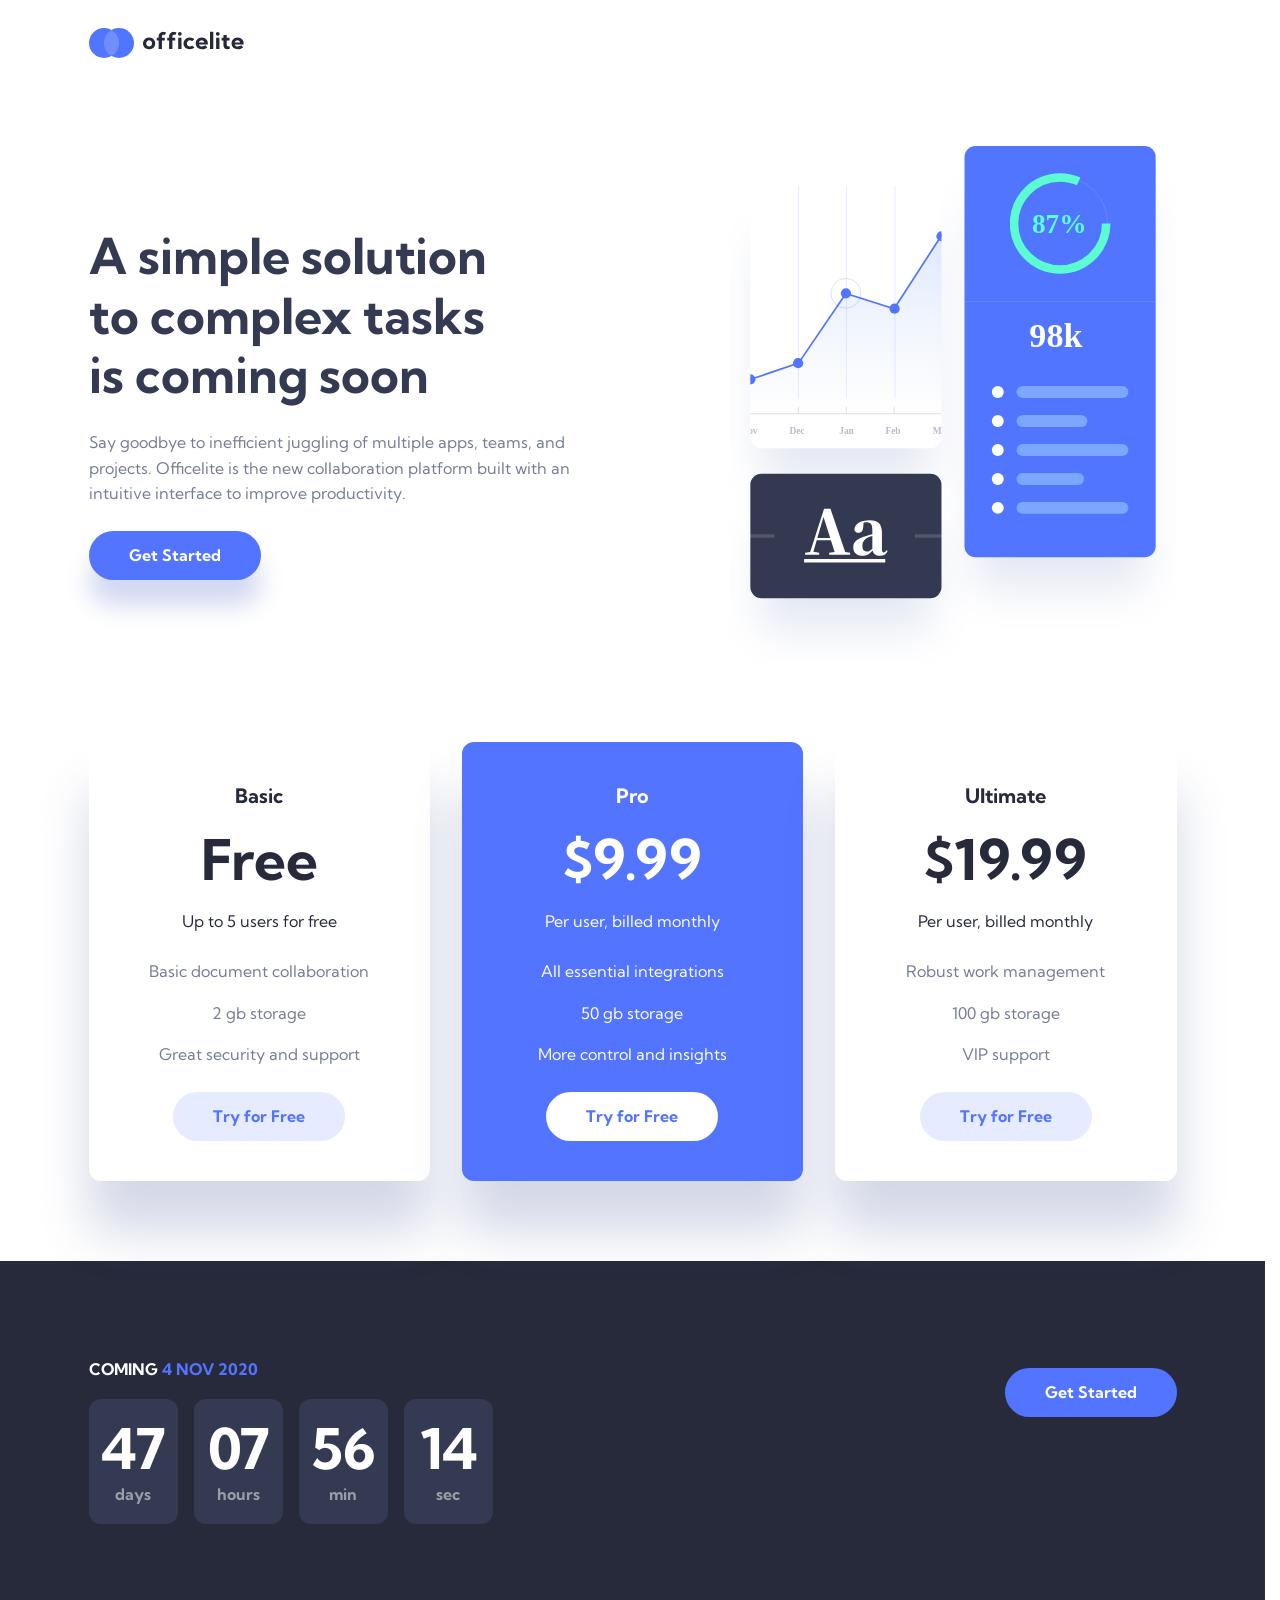
==== index.html @ e48fa859 "Styling of sign-up page, updating the css to be reused, debuting the form" ====
<!doctype html>
<html lang="en">
	<head>
		<meta charset="UTF-8" />
		<meta name="viewport" content="width=device-width, initial-scale=1.0" />

		<link
			rel="icon"
			type="image/png"
			sizes="32x32"
			href="./assets/favicon-32x32.png"
		/>
		<link rel="stylesheet" href="style.css" />

		<title>Frontend Mentor | Officelite coming soon site</title>
	</head>
	<body>
		<header class="wrapper">
			<div class="logo">
				<svg
					width="155"
					height="30"
					xmlns="http://www.w3.org/2000/svg"
					xmlns:xlink="http://www.w3.org/1999/xlink"
				>
					<defs><circle id="a" cx="15" cy="15" r="15" /></defs>
					<g fill="none" fill-rule="evenodd">
						<g>
							<circle fill="#5175FF" cx="30" cy="15" r="15" />
							<mask id="b" fill="#fff"><use xlink:href="#a" /></mask>
							<use fill="#5175FF" xlink:href="#a" />
							<circle
								fill="#B4C4FF"
								opacity=".324"
								mask="url(#b)"
								cx="30"
								cy="15"
								r="15"
							/>
						</g>
						<path
							d="M60.13 21.291c1.18 0 2.228-.254 3.147-.763a5.73 5.73 0 002.177-2.092c.533-.886.799-1.895.799-3.026 0-1.13-.266-2.139-.799-3.025a5.73 5.73 0 00-2.177-2.092c-.919-.51-1.968-.764-3.147-.764-1.18 0-2.23.255-3.154.764a5.72 5.72 0 00-2.182 2.092c-.533.886-.799 1.894-.799 3.025s.266 2.14.799 3.026a5.72 5.72 0 002.182 2.092c.923.509 1.974.763 3.154.763zm0-2.827c-.843 0-1.54-.29-2.09-.87-.552-.581-.828-1.31-.828-2.184 0-.874.276-1.602.827-2.182.551-.581 1.248-.871 2.09-.871.843 0 1.54.29 2.092.87.551.581.827 1.309.827 2.183 0 .875-.276 1.603-.827 2.183-.552.58-1.249.87-2.091.87zm12.82 2.601v-8.482h2.792V9.756H72.95V8.67c0-.671.151-1.167.454-1.487.303-.32.699-.481 1.189-.481.176 0 .371.026.586.08.214.052.417.158.609.316l1.275-2.296a5.744 5.744 0 00-1.51-.701 5.457 5.457 0 00-1.534-.226 4.65 4.65 0 00-2.16.514 4.064 4.064 0 00-1.608 1.487c-.406.649-.61 1.433-.61 2.353v1.527h-1.895v2.827h1.896v8.482h3.308zm10.466 0v-8.482h2.791V9.756h-2.791V8.67c0-.671.15-1.167.453-1.487.303-.32.7-.481 1.19-.481.176 0 .37.026.585.08.215.052.418.158.61.316l1.274-2.296a5.744 5.744 0 00-1.51-.701 5.457 5.457 0 00-1.534-.226 4.65 4.65 0 00-2.16.514 4.064 4.064 0 00-1.608 1.487c-.406.649-.609 1.433-.609 2.353v1.527h-1.895v2.827h1.895v8.482h3.309zm7.42-13.345c.552 0 .996-.166 1.333-.498.337-.331.506-.769.506-1.312s-.169-.98-.506-1.312c-.337-.331-.78-.497-1.332-.497s-.996.166-1.333.497c-.337.332-.505.77-.505 1.312 0 .543.168.98.505 1.312.337.332.781.498 1.333.498zm1.655 13.345V9.755h-3.309v11.31h3.309zm8.34.226c.911 0 1.756-.147 2.533-.44a5.946 5.946 0 002.005-1.234l-2.332-2.16c-.552.671-1.287 1.007-2.206 1.007-.842 0-1.54-.29-2.09-.87-.552-.581-.828-1.31-.828-2.184 0-.874.276-1.602.827-2.182.552-.581 1.249-.871 2.091-.871.92 0 1.654.335 2.206 1.006l2.332-2.16a5.946 5.946 0 00-2.005-1.233 7.102 7.102 0 00-2.533-.44c-1.218 0-2.303.254-3.257.763a5.846 5.846 0 00-2.257 2.092c-.551.886-.827 1.894-.827 3.025s.276 2.14.827 3.026a5.846 5.846 0 002.257 2.092c.954.509 2.04.763 3.257.763zm12.395 0c.797 0 1.63-.128 2.499-.384.87-.257 1.748-.728 2.636-1.414l-1.998-2.352a5.74 5.74 0 01-1.43.978c-.525.253-1.186.379-1.982.379-.743 0-1.392-.196-1.947-.588a2.972 2.972 0 01-1.143-1.527h8.96v-.984c0-1.138-.26-2.149-.781-3.03a5.632 5.632 0 00-2.131-2.082c-.9-.505-1.928-.758-3.085-.758-1.164 0-2.203.255-3.119.764a5.726 5.726 0 00-2.165 2.08c-.528.88-.793 1.88-.793 3.003 0 1.139.276 2.155.827 3.048.552.894 1.314 1.595 2.287 2.104.972.509 2.094.763 3.365.763zm2.195-6.718h-5.63c.161-.648.5-1.18 1.017-1.594.517-.415 1.128-.622 1.833-.622.696 0 1.294.203 1.792.61.497.408.827.943.988 1.606zm8.891 6.492V3.648h-3.308v17.417h3.308zM128.77 7.72c.552 0 .996-.166 1.333-.498.337-.331.505-.769.505-1.312s-.168-.98-.505-1.312c-.337-.331-.781-.497-1.333-.497-.551 0-.995.166-1.332.497-.337.332-.506.77-.506 1.312 0 .543.169.98.506 1.312.337.332.781.498 1.332.498zm1.655 13.345V9.755h-3.309v11.31h3.309zm8.248.226c.704 0 1.42-.14 2.148-.418v-2.67c-.421.174-.83.26-1.23.26-.535 0-.977-.152-1.326-.457-.348-.305-.523-.726-.523-1.261v-4.162h2.792V9.756h-2.792V6.928h-3.308v2.828h-1.896v2.827h1.896v4.535c0 1.342.366 2.373 1.097 3.093.731.72 1.779 1.08 3.142 1.08zm10.35 0c.797 0 1.63-.128 2.499-.384.87-.257 1.748-.728 2.636-1.414l-1.998-2.352a5.74 5.74 0 01-1.43.978c-.525.253-1.186.379-1.982.379-.743 0-1.392-.196-1.947-.588a2.972 2.972 0 01-1.144-1.527h8.961v-.984c0-1.138-.26-2.149-.781-3.03a5.632 5.632 0 00-2.131-2.082c-.9-.505-1.928-.758-3.085-.758-1.164 0-2.203.255-3.119.764a5.726 5.726 0 00-2.165 2.08c-.528.88-.793 1.88-.793 3.003 0 1.139.276 2.155.827 3.048.552.894 1.314 1.595 2.286 2.104.973.509 2.095.763 3.366.763zm2.195-6.718h-5.63c.161-.648.5-1.18 1.017-1.594.517-.415 1.128-.622 1.833-.622.696 0 1.294.203 1.792.61.497.408.827.943.988 1.606z"
							fill="#25293A"
							fill-rule="nonzero"
						/>
					</g>
				</svg>
			</div>
		</header>
		<main class="wrapper">
			<section class="section hero-section">
				<img
					src="/assets/home/illustration-charts.svg"
					class="hero-illustration"
					alt=""
				/>
				<div class="hero-text-wrapper">
					<h1 class="hero-title">
						A simple solution to complex tasks is coming soon
					</h1>
					<p class="hero-text">
						Say goodbye to inefficient juggling of multiple apps, teams, and
						projects. Officelite is the new collaboration platform built with an
						intuitive interface to improve productivity.
					</p>
					<button>Get Started</button>
				</div>
			</section>

			<section class="section cards-section">
				<ul class="card">
					<div class="card-top">
						<li class="card-title">Basic</li>
						<li class="looks-h1">Free</li>
						<li>Up to 5 users for free</li>
					</div>
					<div class="card-bottom">
						<li>Basic document collaboration</li>
						<li>2 gb storage</li>
						<li>Great security and support</li>
					</div>
					<button class="secondary">Try for Free</button>
				</ul>

				<ul class="card dark">
					<div class="card-top">
						<li class="card-title">Pro</li>
						<li class="looks-h1">$9.99</li>
						<li>Per user, billed monthly</li>
					</div>
					<div class="card-bottom">
						<li>All essential integrations</li>
						<li>50 gb storage</li>
						<li>More control and insights</li>
					</div>
					<button class="secondary on-dark">Try for Free</button>
				</ul>

				<ul class="card">
					<div class="card-top">
						<li class="card-title">Ultimate</li>
						<li class="looks-h1">$19.99</li>
						<li>Per user, billed monthly</li>
					</div>
					<div class="card-bottom">
						<li>Robust work management</li>
						<li>100 gb storage</li>
						<li>VIP support</li>
					</div>
					<button class="secondary">Try for Free</button>
				</ul>
			</section>
		</main>
		<footer>
			<div class="wrapper date-content">
				<div>
					<!-- If you're choosing to make this date dynamic, set it to 30 days in the future from the moment the visitor views the page -->
					<p class="launch-date">Coming <span>4 Nov 2020</span></p>
					<!-- If you're choosing to make this timer dynamic, have it countdown from the date you set above -->
					<div class="countdown">
						<p id="countdown-day">47 <span>days</span></p>
						<p id="countdown-hour">07 <span>hours</span></p>
						<p id="countdown-min">56 <span>min</span></p>
						<p id="countdown-sec">14 <span>sec</span></p>
					</div>
				</div>
				<button>Get Started</button>
			</div>
		</footer>
	</body>
</html>
---- style.css ----
/* ----------------  */
/* Custom Fonts      */
/* ----------------  */

@font-face {
	font-display: swap;
	font-family: 'Kumbh Sans';
	font-style: normal;
	font-weight: 400;
	src: url('/assets/fonts/kumbh-sans-v27-latin-regular.woff2') format('woff2');
}

@font-face {
	font-display: swap;
	font-family: 'Kumbh Sans';
	font-style: normal;
	font-weight: 700;
	src: url('/assets/fonts/kumbh-sans-v27-latin-700.woff2') format('woff2');
}

/* ----------------  */
/* Custom Properties */
/* ----------------  */

:root {
	/* Primitives */
	--clr-neutral-900: 229 22% 19%;
	--clr-neutral-800: 228 22% 26%;
	--clr-neutral-500: 227 13% 52%;
	--clr-neutral-50: 0 0% 98%;
	--clr-neutral-0: 0 100% 100%;

	--clr-blue-500: 228 100% 66%;
	--clr-blue-300: 228 100% 75%;
	--clr-blue-100: 227 100% 95%;

	--clr-red-400: 0 82% 65%;

	/* Semantics Colors based on Primitives */
	--btn-primary-bg: hsl(var(--clr-blue-500));
	--btn-primary-bg-hover: hsl(var(--clr-blue-300));
	--btn-primary-text: hsl(var(--clr-neutral-0));

	--btn-secondary-bg: hsl(var(--clr-blue-100));
	--btn-secondary-bg-hover: hsl(var(--clr-blue-500));
	--btn-secondary-text: hsl(var(--clr-blue-500));
	--btn-secondary-text-hover: hsl(var(--clr-blue-100));

	--btn-secondary-on-dark-bg: hsl(var(--clr-neutral-0));
	--btn-secondary-on-dark-bg-hover: hsl(var(--clr-blue-100));
	--btn-secondary-on-dark-text: hsl(var(--clr-blue-500));
	--btn-secondary-on-dark-outline: hsl(var(--clr-neutral-0));

	--text: hsl(var(--clr-neutral-500));
	--text-dark: hsl(var(--clr-neutral-900));
	--text-muted: hsl(var(--clr-neutral-500));
	--text-on-dark: hsl(var(--clr-neutral-0));
	--text-accent: hsl(var(--clr-blue-500));
	--heading: hsl(var(--clr-neutral-800));

	--bg: hsl(var(--clr-neutral-0));
	--bg-dark: hsl(var(--clr-blue-500));
	--bg-muted: hsl(var(--clr-neutral-800));

	--footer-bg: hsl(var(--clr-neutral-900));
	--footer-text: hsl(var(--clr-neutral-0));

	--color-warning: hsl(var(--clr-red-400));
	--color-invalid: hsl(var(--clr-red-400));
	--color-danger: hsl(var(--clr-red-400));
	--color-error: hsl(var(--clr-red-400));

	--fs-700: clamp(2.5rem, 2.3rem + 1vw, 3.5rem);
	--fs-600: clamp(1.25rem, 1.25rem + 0vw, 1.25rem);
	--fs-500: clamp(1.125rem, 1.125rem + 0vw, 1.125rem);
	--fs-400: clamp(1rem, 1rem + 0vw, 1rem);

	--ff-sans-normal: 'Kumbh Sans', sans-serif;

	--fw-700: 700;
	--fw-400: 400;

	/* Text Presets as CSS Variables */
	--text-preset-1: var(--fw-700) var(--fs-700)/1.2 var(--ff-sans-normal);
	--text-preset-2: var(--fw-700) var(--fs-600)/1.4 var(--ff-sans-normal);
	--text-preset-3: var(--fw-400) var(--fs-500)/1.5 var(--ff-sans-normal);
	--text-preset-4: var(--fw-400) var(--fs-400)/1.6 var(--ff-sans-normal);
	--text-preset-5: var(--fw-700) var(--fs-400)/1.6 var(--ff-sans-normal);

	--spacing-140: 8.75rem;
	--spacing-128: 8rem;
	--spacing-112: 7rem;
	--spacing-104: 6.5rem;
	--spacing-96: 6rem;
	--spacing-88: 5.5rem;
	--spacing-80: 5rem;
	--spacing-72: 4.5rem;
	--spacing-64: 4rem;
	--spacing-56: 3.5rem;
	--spacing-48: 3rem;
	--spacing-40: 2.5rem;
	--spacing-32: 2rem;
	--spacing-28: 1.75rem;
	--spacing-24: 1.5rem;
	--spacing-20: 1.25rem;
	--spacing-16: 1rem;
	--spacing-12: 0.75rem;
	--spacing-10: 0.625rem;
	--spacing-8: 0.5rem;
	--spacing-0: 0rem;

	--radius-full: 999px;
	--radius-28: 28px;
	--radius-24: 24px;
	--radius-20: 20px;
	--radius-16: 16px;
	--radius-12: 12px;
	--radius-10: 10px;
	--radius-8: 8px;
	--radius-6: 6px;
	--radius-4: 4px;
	--radius-0: 0px;

	--wrapper-max-width: 70rem;
	--spacing-inline: 1em;
	--spacing-block-start: var(--spacing-28);
}

/* ----------------  */
/* Reset             */
/* ----------------  */

*,
*::before,
*::after {
	box-sizing: border-box;
	background-repeat: no-repeat;
}

* {
	padding: 0;
	margin: 0;
}

html {
	-webkit-font-smoothing: antialiased;
	-webkit-text-size-adjust: none;
	text-size-adjust: none;
	block-size: 100%;
	scrollbar-gutter: stable;
}

img,
iframe,
audio,
video,
canvas {
	display: block;
	max-inline-size: 100%;
	block-size: auto;
}

svg {
	max-inline-size: 100%;
}

input,
button,
textarea,
select {
	font: inherit;
}

textarea {
	resize: vertical;
}

fieldset,
iframe {
	border: none;
}

p,
h1,
h2,
h3,
h4,
h5,
h6 {
	overflow-wrap: break-word;
}

h1,
h2,
h3 {
	color: var(--heading);
	text-wrap: balance;
}

p {
	text-wrap: pretty;
	font-variant-numeric: proportional-nums;
	font-weight: var(--fw-400);
}

h1,
h2,
h3,
h4,
h5,
h6 {
	font-variant-numeric: lining-nums;
	font-weight: var(--fw-400);
}

button {
	line-height: 1;
	letter-spacing: 2%;
}

input,
label,
h1,
h2,
h3,
h4,
h5,
h6 {
	line-height: 1.1;
}

h1,
h2,
h3,
h4,
h5,
p,
figure,
picture {
	margin: 0;
}

ul {
	list-style: none;
	padding: 0;
}

body {
	min-block-size: 100svh;
	font: var(--text-preset-4);
	background-color: var(--bg);
	color: var(--text);
	overflow-x: hidden;
	margin: 0;
}

@media (prefers-reduced-motion: reduce) {
	*,
	*::before,
	*::after {
		animation-duration: 0.01ms !important;
		animation-iteration-count: 1 !important;
		transition-duration: 0.01ms !important;
		scroll-behavior: auto !important;
	}
}

/* -----------------  */
/* Utility Classes    */
/* -----------------  */

/* General */

.flex {
	display: flex;
	gap: var(--gap, 1rem);
}

.grid {
	display: grid;
	gap: var(--gap, 1rem);
}

.d-block {
	display: block;
}

.flow > *:where(:not(:first-child)) {
	margin-inline-start: var(--flow-space, 1rem);
}

.flow--space-small {
	--flow-space: 0.75rem;
}

.wrapper {
	width: min(100vw, var(--wrapper-max-width));
	margin-inline: auto;
	padding-inline: var(--spacing-inline);
}

.sr-only {
	position: absolute;
	width: 1px;
	height: 1px;
	padding: 0;
	margin: -1px;
	overflow: hidden;
	clip: rect(0, 0, 0, 0);
	white-space: nowrap;
	border: 0;
}

[hidden] {
	display: none;
}

.skip-to-content {
	position: absolute;
	z-index: 9999;
	background-color: var(--bg);
	color: var(--text);
	padding: 0.5em 1em;
	margin-inline: auto;
	transform: translateY(-100%);
	transition: transform 500ms ease-in-out;
}

.skip-to-content:focus {
	transform: translateY(0);
}

/* Typography */

h1,
.looks-h1 {
	font: var(--text-preset-1);
}

h2,
.looks-h2 {
	font: var(--text-preset-2);
}

/* ----------------  */
/* Components        */
/* ----------------  */

button {
	cursor: pointer;
	display: block;
	background-color: var(--btn-primary-bg);
	color: var(--btn-primary-text);
	font: var(--text-preset-5);
	border-radius: var(--radius-full);
	border: none;
	padding: var(--spacing-12) var(--spacing-40);
	transition:
		background 0.3s ease-in,
		outline 0.3s ease-in;

	&:hover {
		background-color: var(--btn-primary-bg-hover);
	}

	&:focus-within {
		outline: 2px solid hsl(var(--clr-blue-500));
		outline-offset: 4px;
	}

	&.secondary {
		background-color: var(--btn-secondary-bg);
		color: var(--btn-secondary-text);

		&:hover {
			background-color: var(--btn-secondary-bg-hover);
			color: var(--btn-secondary-text-hover);
		}

		&.on-dark {
			background-color: var(--btn-secondary-on-dark-bg);
			color: var(--btn-secondary-on-dark-text);

			&:hover {
				background-color: var(--btn-secondary-on-dark-bg-hover);
			}

			&:focus-within {
				background-color: var(--btn-secondary-on-dark-bg);
				outline-color: var(--btn-secondary-on-dark-outline);
			}
		}
	}
}

.section {
	margin-block-start: var(--spacing-80);
}

.sign-up-form {
	background-color: var(--bg);
	border-radius: var(--radius-12);
	display: flex;
	flex-direction: column;
	gap: var(--spacing-24);
	padding: var(--spacing-40) var(--spacing-20);

	& .form-control {
		padding: var(--spacing-16);
		padding-block-start: 0;
		border: 0;
		border-bottom: 1px solid hsl(var(--clr-neutral-500));
		width: 100%;
	}

	& ::placeholder {
		opacity: 1;
		color: var(--text);
	}

	& :focus {
		outline: 1px solid currentColor;
		outline-offset: 0.25lh;
	}
}

/* Custom Select Using base-select */
.custom-select,
.custom-select::picker(select) {
	appearance: base-select;
	background-color: var(--bg);

	& option {
		font: var(--text-preset-5);

		& span {
			opacity: 0.4;
		}

		&:checked {
		}
	}
}

/* ----------------  */
/* Page Specific     */
/* ----------------  */

/* ----------------  */
/* Layout            */
/* ----------------  */

header {
	padding-block-start: var(--spacing-block-start);
	display: flex;

	& .logo {
		margin-inline: auto;

		@media (min-width: 35em) {
			margin-inline: 0;
		}
	}
}

.hero-section {
	display: grid;
	grid-template-columns: repeat(12, 1fr);
	column-gap: var(--spacing-10);
	row-gap: var(--spacing-48);

	& .hero-illustration {
		grid-column: 4/10;
		place-self: center;
	}

	& .hero-text-wrapper {
		grid-column: 1/-1;
		display: flex;
		flex-direction: column;
		align-items: center;
		gap: var(--spacing-24);
		text-align: center;

		& .hero-text {
			color: var(--text);
		}

		& button {
			box-shadow: 0 25px 25px hsla(227, 52%, 50%, 0.24);
		}
	}

	@media (min-width: 35em) {
		& .hero-illustration {
			grid-column: 8/-1;
			grid-row: 1;
		}

		& .hero-text-wrapper {
			grid-column: 1/7;
			grid-row: 1;
			align-items: start;
			justify-content: center;
			text-align: left;
		}
	}
}

.cards-section {
	display: grid;
	grid-template-columns: 1fr;
	gap: var(--spacing-24);

	@media (min-width: 53em) {
		grid-template-columns: repeat(3, 1fr);
		gap: var(--spacing-32);
	}
}

.card {
	background-color: var(--bg);
	color: var(--text);
	border-radius: var(--radius-12);
	padding: var(--spacing-40) var(--spacing-24);
	box-shadow: 0 50px 50px hsla(227, 35%, 45%, 0.24);
	display: flex;
	flex-direction: column;
	align-items: center;
	gap: var(--spacing-48);
	text-align: center;

	& .looks-h1 {
		font-size: 3.5rem;
	}

	& .card-top {
		color: var(--text-dark);

		& .card-title {
			font: var(--text-preset-2);
		}
	}

	& .card-top,
	& .card-bottom {
		display: flex;
		flex-direction: column;
		gap: var(--spacing-16);
	}

	&.dark {
		background-color: var(--bg-dark);
		color: var(--text-on-dark);

		& .card-top {
			color: var(--text-on-dark);
		}
	}

	@media (min-width: 35em) {
		padding: var(--spacing-48);
		display: grid;
		grid-template-columns: repeat(2, 1fr);
		row-gap: var(--spacing-24);

		& .card-top,
		& .card-bottom {
			align-items: start;
		}

		& .card-bottom {
			grid-row: span 2;
			justify-content: center;
		}

		& button {
			max-width: fit-content;
		}
	}

	@media (min-width: 53em) {
		padding: var(--spacing-40);
		grid-template-columns: 1fr;

		& .card-top,
		& .card-bottom {
			align-items: center;
		}

		& button {
			margin-inline: auto;
		}
	}
}

footer {
	margin-block-start: var(--spacing-80);
	background-color: var(--footer-bg);
	color: var(--footer-text);
}

.date-content {
	display: flex;
	flex-direction: column;
	align-items: center;
	padding-block-end: var(--spacing-112);

	@media (min-width: 45em) {
		flex-direction: row;
		align-items: center;
		justify-content: space-between;
	}
}

.launch-date {
	font: var(--text-preset-5);
	text-transform: uppercase;
	letter-spacing: 5%;
	margin-block-start: var(--spacing-96);
	margin-block-end: var(--spacing-24);

	& span {
		color: var(--text-accent);
	}
}

.countdown {
	display: grid;
	grid-template-columns: repeat(4, 1fr);
	gap: var(--spacing-16);
	margin-block-end: var(--spacing-48);

	& p {
		display: flex;
		flex-direction: column;
		align-items: center;
		background-color: var(--bg-muted);
		padding: var(--spacing-16) var(--spacing-12);
		border-radius: var(--radius-12);
		font: var(--text-preset-1);

		& span {
			font: var(--text-preset-5);
			opacity: 0.5;
		}
	}
}

@media (min-width: 35em) {
	.countdown {
		& p {
			font-size: 3.5rem;
		}
	}
}

@media (min-width: 45em) {
	.launch-date {
		margin-block-end: var(--spacing-16);
	}

	.countdown {
		margin-block-end: unset;
	}
}
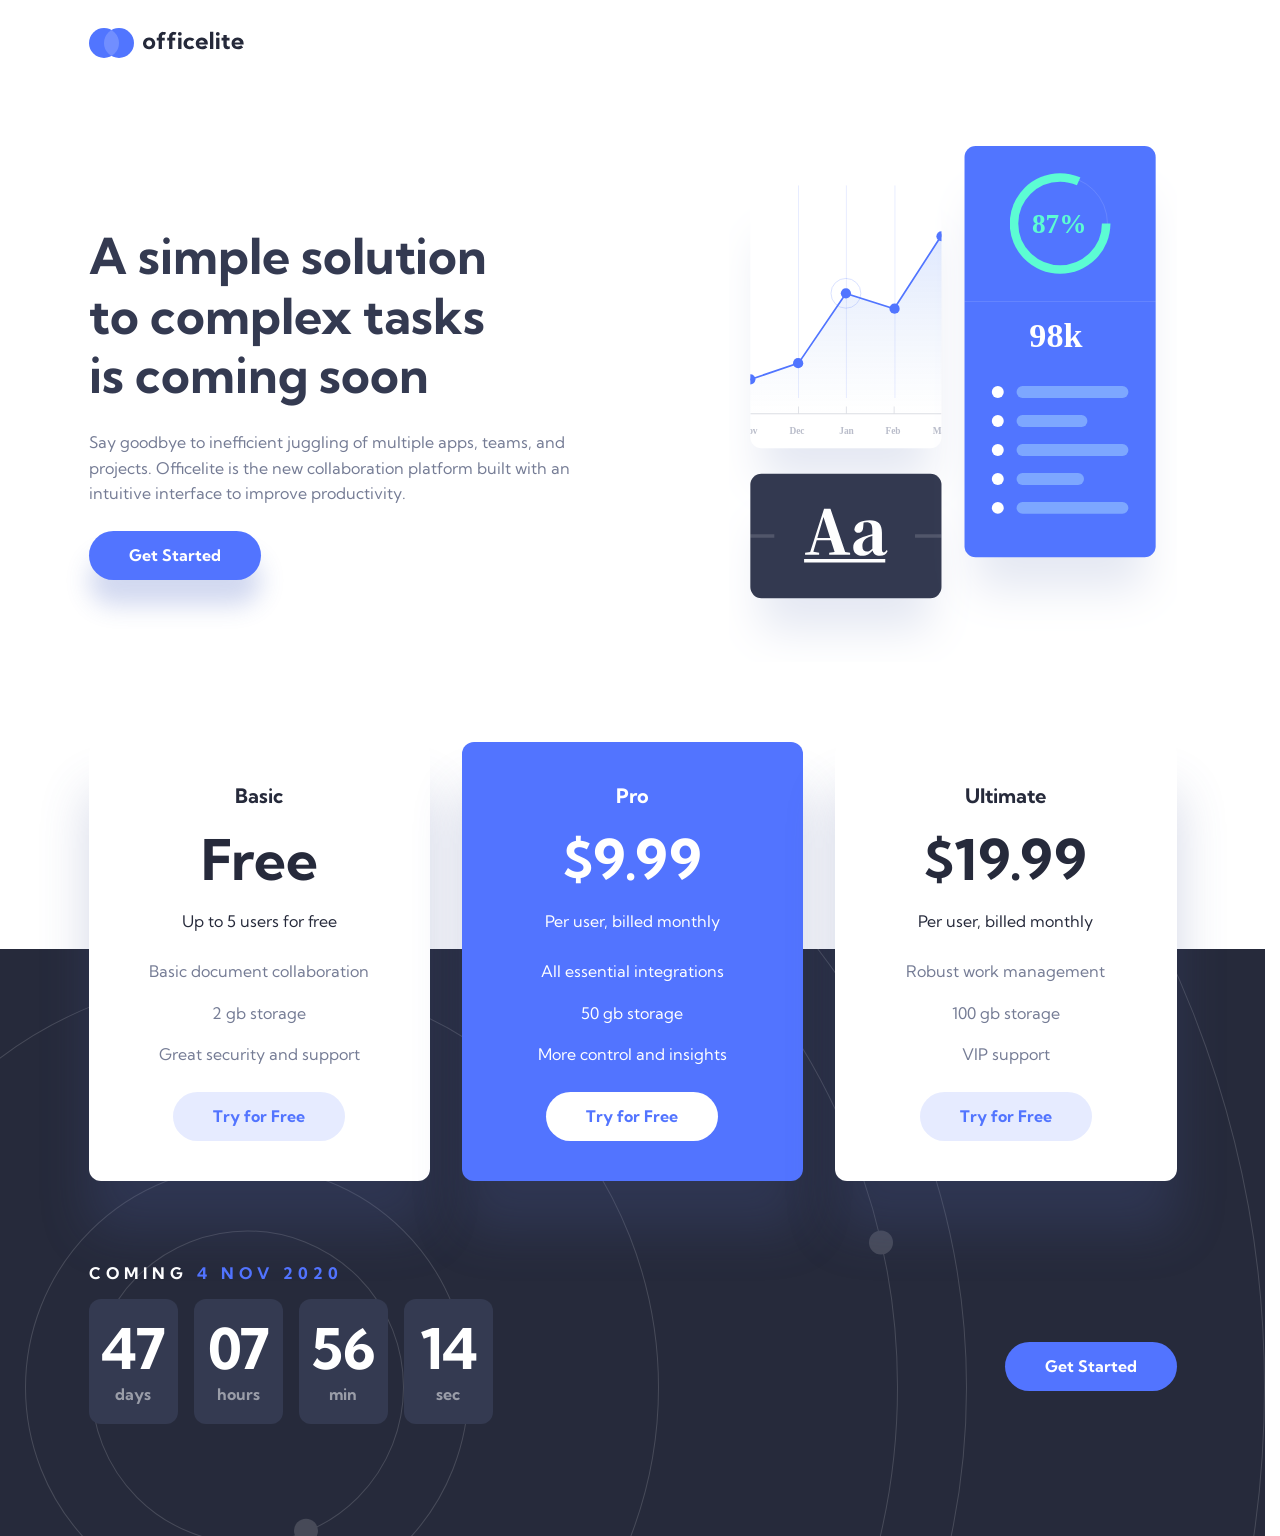
==== commit fa2685e2: "Cleaning up the CSS Finalize the css for index.html" ====
--- a/index.html
+++ b/index.html
@@ -14,7 +14,7 @@
 
 		<title>Frontend Mentor | Officelite coming soon site</title>
 	</head>
-	<body>
+	<body class="home">
 		<header class="wrapper">
 			<div class="logo">
 				<svg
@@ -63,7 +63,7 @@
 						projects. Officelite is the new collaboration platform built with an
 						intuitive interface to improve productivity.
 					</p>
-					<button>Get Started</button>
+					<button class="button">Get Started</button>
 				</div>
 			</section>
 
@@ -79,7 +79,7 @@
 						<li>2 gb storage</li>
 						<li>Great security and support</li>
 					</div>
-					<button class="secondary">Try for Free</button>
+					<button class="button secondary">Try for Free</button>
 				</ul>
 
 				<ul class="card dark">
@@ -93,7 +93,7 @@
 						<li>50 gb storage</li>
 						<li>More control and insights</li>
 					</div>
-					<button class="secondary on-dark">Try for Free</button>
+					<button class="button secondary on-dark">Try for Free</button>
 				</ul>
 
 				<ul class="card">
@@ -107,7 +107,7 @@
 						<li>100 gb storage</li>
 						<li>VIP support</li>
 					</div>
-					<button class="secondary">Try for Free</button>
+					<button class="button secondary">Try for Free</button>
 				</ul>
 			</section>
 		</main>
@@ -124,7 +124,7 @@
 						<p id="countdown-sec">14 <span>sec</span></p>
 					</div>
 				</div>
-				<button>Get Started</button>
+				<button class="button">Get Started</button>
 			</div>
 		</footer>
 	</body>
--- a/style.css
+++ b/style.css
@@ -56,11 +56,15 @@
 	--text-muted: hsl(var(--clr-neutral-500));
 	--text-on-dark: hsl(var(--clr-neutral-0));
 	--text-accent: hsl(var(--clr-blue-500));
-	--heading: hsl(var(--clr-neutral-800));
+	--text-strong: hsl(var(--clr-neutral-800));
 
 	--bg: hsl(var(--clr-neutral-0));
 	--bg-dark: hsl(var(--clr-blue-500));
+	--bg-select-hover: hsl(var(--clr-blue-300) / 20%);
+	--bg-select-checked: hsl(var(--clr-blue-300) / 30%);
 	--bg-muted: hsl(var(--clr-neutral-800));
+	--bg-blue: hsl(var(--clr-blue-300));
+	--bg-blue-muted: hsl(var(--clr-blue-100));
 
 	--footer-bg: hsl(var(--clr-neutral-900));
 	--footer-text: hsl(var(--clr-neutral-0));
@@ -169,6 +173,7 @@
 textarea,
 select {
 	font: inherit;
+	color: inherit;
 }
 
 textarea {
@@ -193,7 +198,7 @@
 h1,
 h2,
 h3 {
-	color: var(--heading);
+	color: var(--text-strong);
 	text-wrap: balance;
 }
 
@@ -346,7 +351,7 @@
 /* Components        */
 /* ----------------  */
 
-button {
+.button {
 	cursor: pointer;
 	display: block;
 	background-color: var(--btn-primary-bg);
@@ -393,62 +398,11 @@
 	}
 }
 
-.section {
-	margin-block-start: var(--spacing-80);
-}
-
-.sign-up-form {
-	background-color: var(--bg);
-	border-radius: var(--radius-12);
-	display: flex;
-	flex-direction: column;
-	gap: var(--spacing-24);
-	padding: var(--spacing-40) var(--spacing-20);
-
-	& .form-control {
-		padding: var(--spacing-16);
-		padding-block-start: 0;
-		border: 0;
-		border-bottom: 1px solid hsl(var(--clr-neutral-500));
-		width: 100%;
-	}
-
-	& ::placeholder {
-		opacity: 1;
-		color: var(--text);
-	}
-
-	& :focus {
-		outline: 1px solid currentColor;
-		outline-offset: 0.25lh;
-	}
-}
-
-/* Custom Select Using base-select */
-.custom-select,
-.custom-select::picker(select) {
-	appearance: base-select;
-	background-color: var(--bg);
-
-	& option {
-		font: var(--text-preset-5);
-
-		& span {
-			opacity: 0.4;
-		}
-
-		&:checked {
-		}
-	}
-}
-
-/* ----------------  */
-/* Page Specific     */
-/* ----------------  */
-
-/* ----------------  */
-/* Layout            */
-/* ----------------  */
+/* ----------------  */
+/* Shared            */
+/* ----------------  */
+
+/* header, .logo, .button, footer, .countdown, .launch-date, .date-content */
 
 header {
 	padding-block-start: var(--spacing-block-start);
@@ -462,6 +416,110 @@
 		}
 	}
 }
+
+.section {
+	margin-block-start: var(--spacing-80);
+}
+
+/* dit is de layout voor index */
+/* wat is het verschil met sign-up */
+.date-content {
+	display: flex;
+	flex-direction: column;
+	align-items: center;
+	padding-block-end: var(--spacing-112);
+
+	@media (min-width: 60rem) {
+		flex-direction: row;
+		align-items: center;
+		justify-content: space-between;
+	}
+}
+
+/* @media (min-width: 48rem) and (max-width: 60rem) {
+	.date-content,
+	.sign-up-form {
+		max-width: 28rem;
+		margin-inline: auto;
+	}
+} */
+
+.launch-date {
+	font: var(--text-preset-5);
+	text-transform: uppercase;
+	letter-spacing: 5px;
+
+	& span {
+		color: var(--text-accent);
+	}
+}
+
+.countdown {
+	display: grid;
+	grid-template-columns: repeat(4, 1fr);
+	gap: var(--spacing-16);
+	/* margin-block-end: var(--spacing-48); */
+
+	& p {
+		display: flex;
+		flex-direction: column;
+		align-items: center;
+		background-color: var(--bg-muted);
+		padding: var(--spacing-16) var(--spacing-12);
+		border-radius: var(--radius-12);
+		font: var(--text-preset-1);
+
+		& span {
+			font: var(--text-preset-5);
+			opacity: 0.5;
+		}
+	}
+}
+
+@media (min-width: 35em) {
+	.countdown {
+		& p {
+			font-size: 3.5rem;
+		}
+	}
+}
+
+/* is deze margin-blovk voor sign-up?
+waarde geldt niet voor index. */ 
+@media (min-width: 45em) {
+	.launch-date {
+		margin-block-end: var(--spacing-16);
+	}
+
+	.countdown {
+		margin-block-end: unset;
+	}
+}
+
+footer {
+	background-color: var(--footer-bg);
+	color: var(--footer-text);
+	position: relative;
+	margin-block-start: -50rem;
+	padding-block-start: 55rem;
+	z-index: -5;
+
+	@media (min-width: 48rem) {
+		margin-block-start: -30rem;
+		padding-block-start: 36rem;
+	}
+
+	@media (min-width: 60rem) {
+		margin-block-start: -14.5rem;
+		padding-block-start: 19.5rem;
+	}
+}
+
+/* ----------------  */
+/* Index             */
+/* ----------------  */
+
+/* .hero-section, .cards-section, .card */
 
 .hero-section {
 	display: grid;
@@ -486,7 +544,7 @@
 			color: var(--text);
 		}
 
-		& button {
+		& .button {
 			box-shadow: 0 25px 25px hsla(227, 52%, 50%, 0.24);
 		}
 	}
@@ -574,7 +632,7 @@
 			justify-content: center;
 		}
 
-		& button {
+		& .button {
 			max-width: fit-content;
 		}
 	}
@@ -588,79 +646,181 @@
 			align-items: center;
 		}
 
-		& button {
+		& .button {
 			margin-inline: auto;
 		}
 	}
 }
 
-footer {
-	margin-block-start: var(--spacing-80);
-	background-color: var(--footer-bg);
-	color: var(--footer-text);
-}
-
-.date-content {
+.home {
+	& footer {
+		background-image: url(./assets/home/bg-pattern-footer.svg);
+		background-size: cover;
+		background-repeat: no-repeat;
+
+		@media (min-width: 35em) {
+			background-size: 1454px;
+			background-position-x: center;
+			background-position-y: 5%;
+		}
+
+		@media (min-width: 53em) {
+			background-size: 2036px;
+			background-position-x: 100%;
+			background-position-y: 40%;
+		}
+
+		& .launch-date {
+			text-align: center;
+      margin-block-end: var(--spacing-20);
+
+			@media (min-width: 53em) {
+				text-align: left;
+        margin-block-end: var(--spacing-12);
+			}
+		}
+
+		& .button {
+			margin-block-start: var(--spacing-48);
+		}
+	}
+}
+
+/* ----------------  */
+/* Sign Up           */
+/* ----------------  */
+
+/* .sign-up-hero-section, .sign-up-section, .sign-up-form, .sign-up-complete, .custom-select */
+
+.sign-up-form {
+	background-color: var(--bg);
+	border-radius: var(--radius-12);
 	display: flex;
 	flex-direction: column;
-	align-items: center;
-	padding-block-end: var(--spacing-112);
-
-	@media (min-width: 45em) {
-		flex-direction: row;
-		align-items: center;
-		justify-content: space-between;
-	}
-}
-
-.launch-date {
-	font: var(--text-preset-5);
-	text-transform: uppercase;
-	letter-spacing: 5%;
-	margin-block-start: var(--spacing-96);
-	margin-block-end: var(--spacing-24);
-
-	& span {
-		color: var(--text-accent);
-	}
-}
-
-.countdown {
-	display: grid;
-	grid-template-columns: repeat(4, 1fr);
-	gap: var(--spacing-16);
-	margin-block-end: var(--spacing-48);
-
-	& p {
-		display: flex;
-		flex-direction: column;
-		align-items: center;
-		background-color: var(--bg-muted);
-		padding: var(--spacing-16) var(--spacing-12);
-		border-radius: var(--radius-12);
-		font: var(--text-preset-1);
+	gap: var(--spacing-24);
+	margin-block-start: var(--spacing-80);
+	padding: var(--spacing-40) var(--spacing-20);
+	color: var(--text);
+	box-shadow: 0px 50px 50px -25px hsl(var(--clr-neutral-900));
+
+	& .form-control {
+		padding: var(--spacing-16);
+		padding-block-start: 0;
+		border: 0;
+		border-bottom: 1px solid hsl(var(--clr-neutral-500));
+		width: 100%;
+	}
+
+	& ::placeholder {
+		opacity: 1;
+		color: var(--text);
+	}
+
+	& :focus:not(.custom-select, .custom-select *) {
+		outline: 1px solid currentColor;
+		outline-offset: 0.25lh;
+	}
+}
+
+/* Custom Select Using base-select */
+.custom-select,
+.custom-select::picker(select) {
+	appearance: base-select;
+	background-color: var(--bg);
+	border-radius: 0;
+	border: none;
+	position-area: block-end span-inline-end;
+
+	&::picker-icon {
+		color: hsl(var(--clr-blue-500));
+		transition: 0.4s rotate;
+		content: url(./assets/sign-up/icon-arrow-down.svg);
+	}
+
+	&:open::picker-icon {
+		rotate: 180deg;
+	}
+
+	& option {
+		font: var(--text-preset-5);
 
 		& span {
-			font: var(--text-preset-5);
-			opacity: 0.5;
-		}
-	}
-}
-
-@media (min-width: 35em) {
-	.countdown {
+			opacity: 0.4;
+		}
+		&:hover,
+		&:focus {
+			background-color: var(--bg-select-hover);
+		}
+		&:checked {
+			background-color: var(--bg-select-checked);
+		}
+		&::checkmark {
+			display: none;
+		}
+	}
+}
+
+.sign-up-hero-section {
+	text-align: center;
+	display: flex;
+	flex-direction: column;
+	gap: var(--spacing-24);
+
+	@media (min-width: 48rem) {
+		max-width: 33.75rem;
+		margin-inline: auto;
+	}
+
+	@media (min-width: 60rem) {
+		text-align: left;
+		margin-inline: unset;
+	}
+}
+
+.sign-up-section {
+	margin-block-start: var(--spacing-40);
+
+	& .launch-date {
+		margin-block-start: unset;
+		color: var(--text-strong);
+		text-align: center;
+	}
+
+	& .countdown {
 		& p {
-			font-size: 3.5rem;
-		}
-	}
-}
-
-@media (min-width: 45em) {
-	.launch-date {
-		margin-block-end: var(--spacing-16);
-	}
-
-	.countdown {
-		margin-block-end: unset;
-	}
-}
+			background-color: var(--bg-blue-muted);
+			color: var(--text-accent);
+
+			& span {
+				color: var(--text-strong);
+			}
+		}
+	}
+
+	@media (min-width: 60rem) {
+		text-align: left;
+	}
+}
+
+.sign-up-complete {
+	@media (min-width: 60rem) {
+		display: grid;
+		grid-template-columns: repeat(2, auto);
+		grid-template-areas:
+			'hero form'
+			'countdown form';
+		column-gap: var(--spacing-128);
+
+		& .sign-up-hero-section {
+			grid-area: hero;
+		}
+
+		& .sign-up-section {
+			grid-area: countdown;
+		}
+
+		& .form-section {
+			grid-area: form;
+		}
+	}
+}
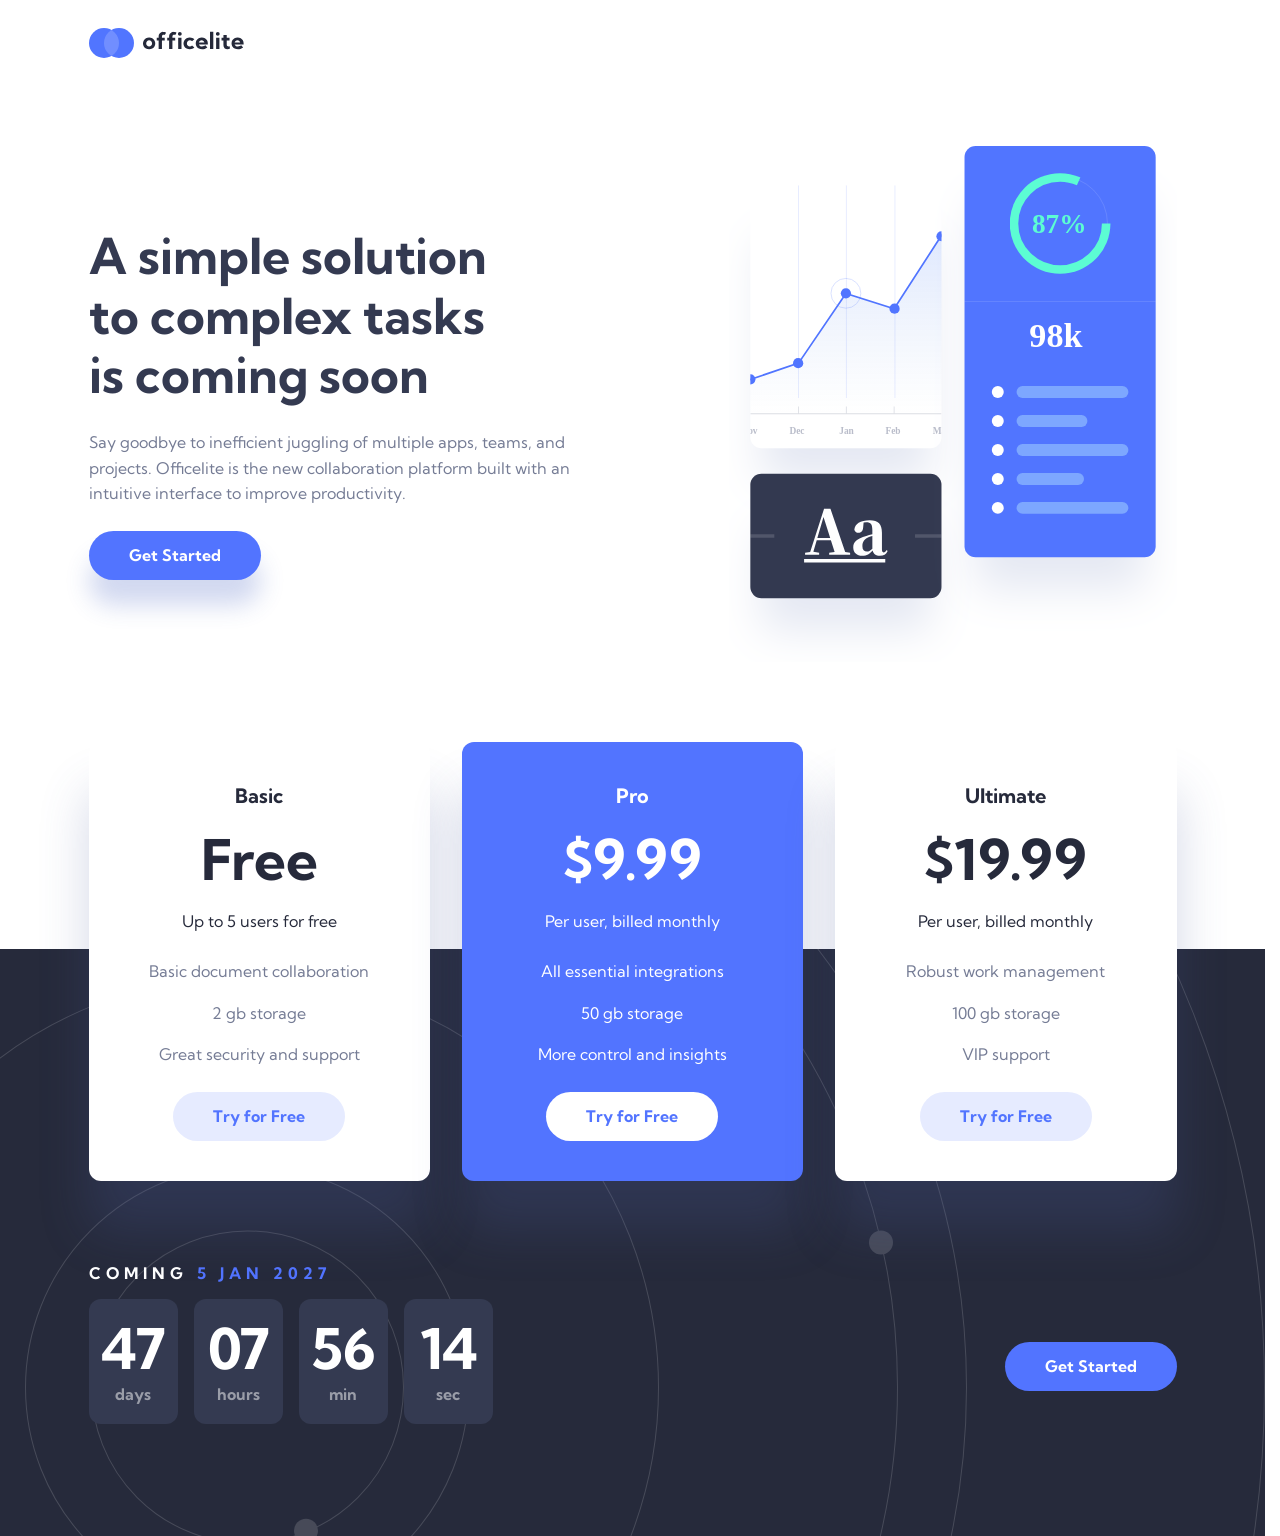
==== commit fd94866f: "JS: flexible launchDate" ====
--- a/index.html
+++ b/index.html
@@ -13,6 +13,7 @@
 		<link rel="stylesheet" href="style.css" />
 
 		<title>Frontend Mentor | Officelite coming soon site</title>
+		<script src="app.js" defer></script>
 	</head>
 	<body class="home">
 		<header class="wrapper">
@@ -115,7 +116,9 @@
 			<div class="wrapper date-content">
 				<div>
 					<!-- If you're choosing to make this date dynamic, set it to 30 days in the future from the moment the visitor views the page -->
-					<p class="launch-date">Coming <span>4 Nov 2020</span></p>
+					<p class="launch-date">
+						Coming <span id="future-date">4 Nov 2020</span>
+					</p>
 					<!-- If you're choosing to make this timer dynamic, have it countdown from the date you set above -->
 					<div class="countdown">
 						<p id="countdown-day">47 <span>days</span></p>
--- a/style.css
+++ b/style.css
@@ -410,6 +410,7 @@
 
 	& .logo {
 		margin-inline: auto;
+		/* staat het logo eignelijk wel goed? is de wrapper correct op tablet-size */
 
 		@media (min-width: 35em) {
 			margin-inline: 0;
@@ -421,14 +422,12 @@
 	margin-block-start: var(--spacing-80);
 }
 
-/* dit is de layout voor index */
-/* wat is het verschil met sign-up */
 .date-content {
 	display: flex;
 	flex-direction: column;
 	align-items: center;
-	padding-block-end: var(--spacing-112);
-
+
+	/* date-content is anders op home dan op sign-up owille van de extra div */
 	@media (min-width: 60rem) {
 		flex-direction: row;
 		align-items: center;
@@ -485,34 +484,31 @@
 }
 
 /* is deze margin-blovk voor sign-up?
-waarde geldt niet voor index. */ 
+waarde geldt niet voor index. */
 @media (min-width: 45em) {
-	.launch-date {
-		margin-block-end: var(--spacing-16);
-	}
-
 	.countdown {
 		margin-block-end: unset;
 	}
 }
 
+.launch-date {
+	text-align: center;
+	margin-block-end: var(--spacing-20);
+
+	@media (min-width: 53em) {
+		text-align: left;
+		margin-block-end: var(--spacing-12);
+	}
+}
+
 footer {
+	position: relative;
+	z-index: 0;
+	background-image: url(./assets/home/bg-pattern-footer.svg);
+	background-size: cover;
+	background-repeat: no-repeat;
 	background-color: var(--footer-bg);
 	color: var(--footer-text);
-	position: relative;
-	margin-block-start: -50rem;
-	padding-block-start: 55rem;
-	z-index: -5;
-
-	@media (min-width: 48rem) {
-		margin-block-start: -30rem;
-		padding-block-start: 36rem;
-	}
-
-	@media (min-width: 60rem) {
-		margin-block-start: -14.5rem;
-		padding-block-start: 19.5rem;
-	}
 }
 
 /* ----------------  */
@@ -566,9 +562,12 @@
 }
 
 .cards-section {
+  position: relative;
+  z-index: 1;
 	display: grid;
 	grid-template-columns: 1fr;
 	gap: var(--spacing-24);
+
 
 	@media (min-width: 53em) {
 		grid-template-columns: repeat(3, 1fr);
@@ -654,30 +653,26 @@
 
 .home {
 	& footer {
-		background-image: url(./assets/home/bg-pattern-footer.svg);
-		background-size: cover;
-		background-repeat: no-repeat;
-
+		margin-block-start: -50rem;
+		padding-block-start: 55rem;
+		/* ik weet niet of deze hier nog hoort. even opniuew nakijken */
+		padding-block-end: var(--spacing-112);
+
+		/* 48 */
 		@media (min-width: 35em) {
-			background-size: 1454px;
 			background-position-x: center;
 			background-position-y: 5%;
-		}
-
+			margin-block-start: -30rem;
+			padding-block-start: 36rem;
+		}
+
+		/* 60 */
 		@media (min-width: 53em) {
 			background-size: 2036px;
 			background-position-x: 100%;
 			background-position-y: 40%;
-		}
-
-		& .launch-date {
-			text-align: center;
-      margin-block-end: var(--spacing-20);
-
-			@media (min-width: 53em) {
-				text-align: left;
-        margin-block-end: var(--spacing-12);
-			}
+			margin-block-start: -14.5rem;
+			padding-block-start: 19.5rem;
 		}
 
 		& .button {
@@ -691,6 +686,15 @@
 /* ----------------  */
 
 /* .sign-up-hero-section, .sign-up-section, .sign-up-form, .sign-up-complete, .custom-select */
+
+body.sign-up {
+	position: relative;
+
+	@media (min-width: 60rem) {
+		display: grid;
+		grid-template-rows: auto 1fr;
+	}
+}
 
 .sign-up-form {
 	background-color: var(--bg);
@@ -698,7 +702,7 @@
 	display: flex;
 	flex-direction: column;
 	gap: var(--spacing-24);
-	margin-block-start: var(--spacing-80);
+	/* margin-block-start: var(--spacing-80); */
 	padding: var(--spacing-40) var(--spacing-20);
 	color: var(--text);
 	box-shadow: 0px 50px 50px -25px hsl(var(--clr-neutral-900));
@@ -765,20 +769,10 @@
 	display: flex;
 	flex-direction: column;
 	gap: var(--spacing-24);
-
-	@media (min-width: 48rem) {
-		max-width: 33.75rem;
-		margin-inline: auto;
-	}
-
-	@media (min-width: 60rem) {
-		text-align: left;
-		margin-inline: unset;
-	}
 }
 
 .sign-up-section {
-	margin-block-start: var(--spacing-40);
+	margin-block: var(--spacing-40) var(--spacing-80);
 
 	& .launch-date {
 		margin-block-start: unset;
@@ -799,6 +793,32 @@
 
 	@media (min-width: 60rem) {
 		text-align: left;
+
+		& .date-content {
+			flex-direction: column;
+			align-items: start;
+		}
+	}
+}
+
+.sign-up-hero-section,
+.sign-up-section,
+.sign-up-form {
+	@media (min-width: 48rem) {
+		max-width: 33.75rem;
+		margin-inline: auto;
+	}
+
+	@media (min-width: 60rem) {
+		text-align: left;
+		margin-inline: unset;
+	}
+}
+
+.sign-up-section,
+.sign-up-form {
+	@media (min-width: 48rem) {
+		max-width: 28rem;
 	}
 }
 
@@ -810,13 +830,16 @@
 			'hero form'
 			'countdown form';
 		column-gap: var(--spacing-128);
+		align-self: center;
 
 		& .sign-up-hero-section {
 			grid-area: hero;
+			margin-block: unset;
 		}
 
 		& .sign-up-section {
 			grid-area: countdown;
+			margin-block: unset;
 		}
 
 		& .form-section {
@@ -824,3 +847,48 @@
 		}
 	}
 }
+
+.sign-up {
+	& footer {
+		margin-block-start: -14.75rem;
+		padding-block-start: 19.75rem;
+		/* nakijken waaarom hier de achtergrondafbeelding niet geladen wordt */
+
+		/* 48 */
+		@media (min-width: 35em) {
+			background-position-x: center;
+			background-position-y: 5%;
+			margin-block-start: -22rem;
+			padding-block-start: 29.5rem;
+		}
+
+		/* 60 */
+		@media (min-width: 60rem) {
+			margin-block-start: 0;
+			padding-block-start: 0;
+			position: absolute;
+			inset-block: 0;
+			inset-inline-end: 0;
+			width: 33vw;
+			z-index: -1;
+			background-image: url(./assets/sign-up/bg-pattern-side.svg);
+			background-size: 2036px;
+			background-position-x: 100%;
+			background-position-y: 40%;
+		}
+
+		& .launch-date {
+			text-align: center;
+			margin-block-end: var(--spacing-20);
+
+			@media (min-width: 53em) {
+				text-align: left;
+				margin-block-end: var(--spacing-12);
+			}
+		}
+
+		& .button {
+			margin-block-start: var(--spacing-48);
+		}
+	}
+}
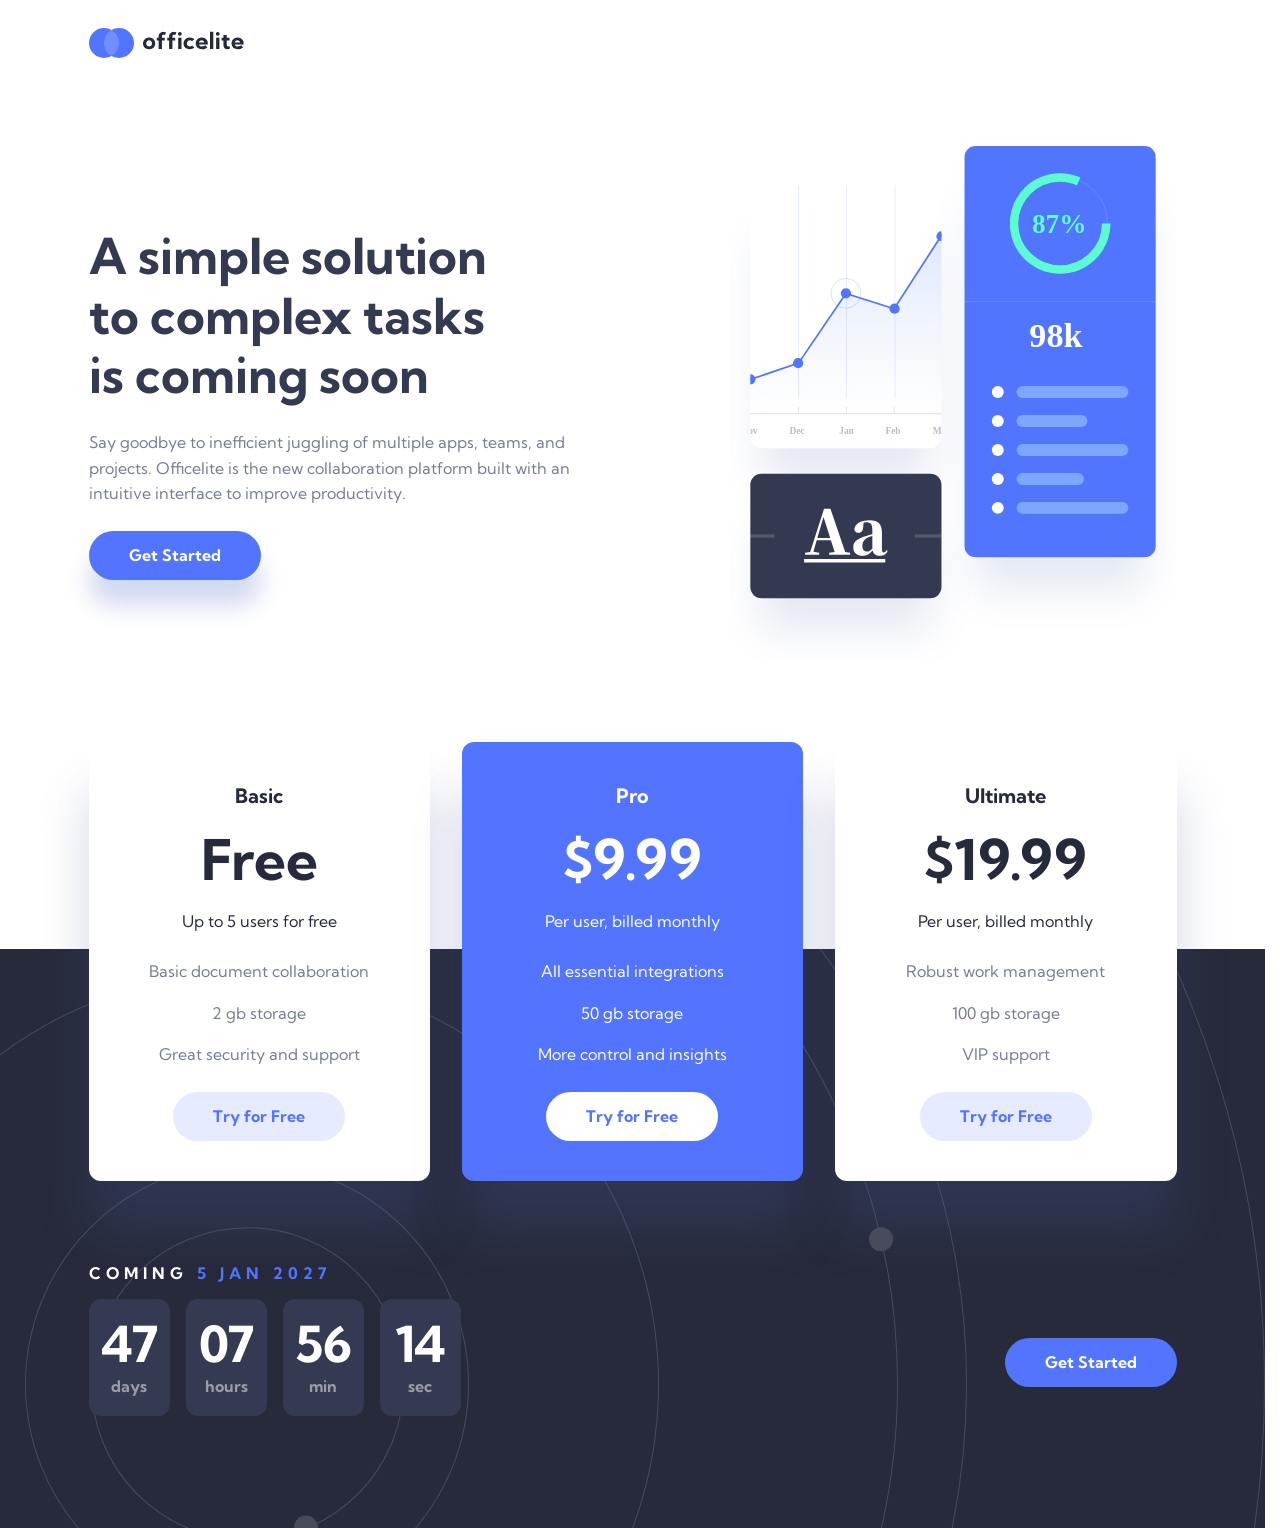
==== commit 1c0ebb16: "HTML: restructured countdown - JS: started countdown-function" ====
--- a/index.html
+++ b/index.html
@@ -115,16 +115,26 @@
 		<footer>
 			<div class="wrapper date-content">
 				<div>
-					<!-- If you're choosing to make this date dynamic, set it to 30 days in the future from the moment the visitor views the page -->
 					<p class="launch-date">
 						Coming <span id="future-date">4 Nov 2020</span>
 					</p>
-					<!-- If you're choosing to make this timer dynamic, have it countdown from the date you set above -->
 					<div class="countdown">
-						<p id="countdown-day">47 <span>days</span></p>
-						<p id="countdown-hour">07 <span>hours</span></p>
-						<p id="countdown-min">56 <span>min</span></p>
-						<p id="countdown-sec">14 <span>sec</span></p>
+						<p>
+							<span class="countdown-number" id="countdown-day">47</span>
+							<span class="countdown-label">days</span>
+						</p>
+						<p>
+							<span class="countdown-number" id="countdown-hour">07</span>
+							<span class="countdown-label">hours</span>
+						</p>
+						<p>
+							<span class="countdown-number" id="countdown-min">56</span>
+							<span class="countdown-label">min</span>
+						</p>
+						<p>
+							<span class="countdown-number" id="countdown-sec">14</span>
+							<span class="countdown-label">sec</span>
+						</p>
 					</div>
 				</div>
 				<button class="button">Get Started</button>
--- a/style.css
+++ b/style.css
@@ -466,9 +466,12 @@
 		background-color: var(--bg-muted);
 		padding: var(--spacing-16) var(--spacing-12);
 		border-radius: var(--radius-12);
-		font: var(--text-preset-1);
-
-		& span {
+
+		& .countdown-number {
+			font: var(--text-preset-1);
+		}
+
+		& .countdown-label {
 			font: var(--text-preset-5);
 			opacity: 0.5;
 		}
@@ -477,7 +480,7 @@
 
 @media (min-width: 35em) {
 	.countdown {
-		& p {
+		& .countdown-number {
 			font-size: 3.5rem;
 		}
 	}
@@ -562,12 +565,11 @@
 }
 
 .cards-section {
-  position: relative;
-  z-index: 1;
+	position: relative;
+	z-index: 1;
 	display: grid;
 	grid-template-columns: 1fr;
 	gap: var(--spacing-24);
-
 
 	@media (min-width: 53em) {
 		grid-template-columns: repeat(3, 1fr);
@@ -783,9 +785,12 @@
 	& .countdown {
 		& p {
 			background-color: var(--bg-blue-muted);
-			color: var(--text-accent);
-
-			& span {
+
+			& .countdown-number {
+				color: var(--text-accent);
+			}
+
+			& .countdown-label {
 				color: var(--text-strong);
 			}
 		}
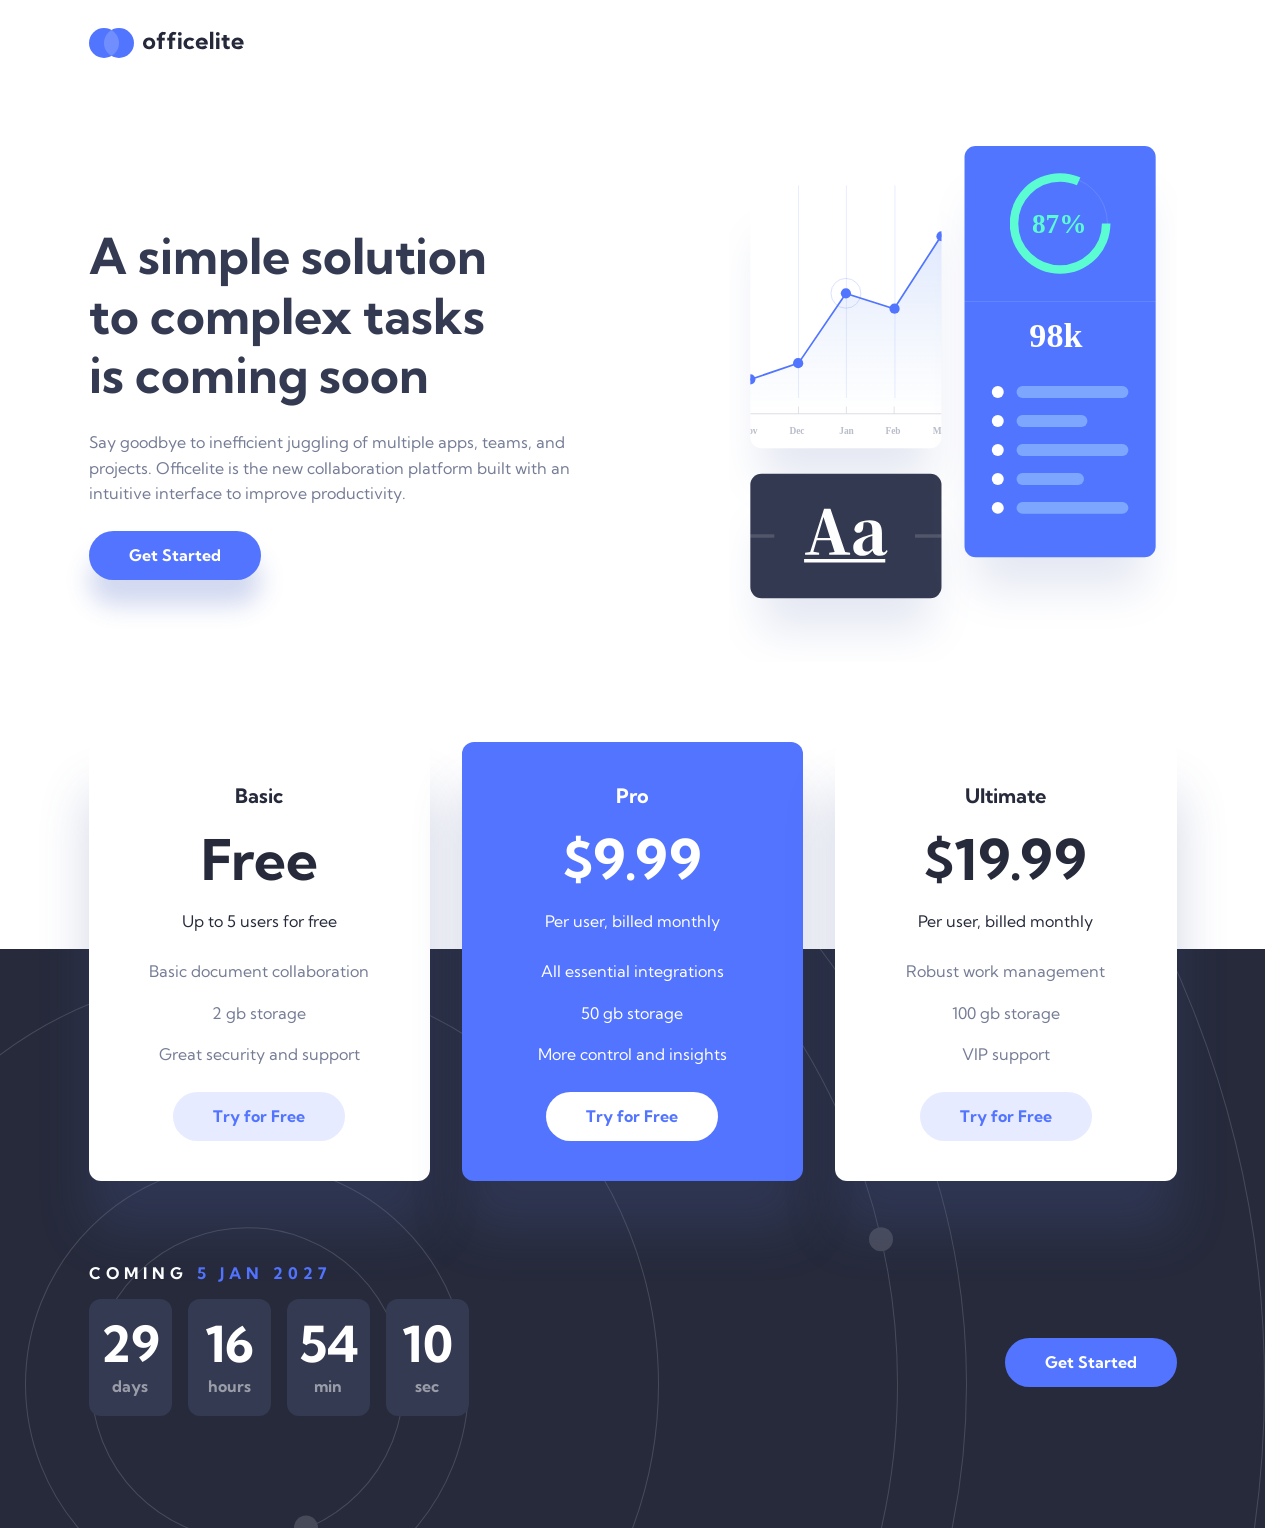
==== commit aeb6d376: "Wrap up Countdown: JS, HTML & CSS" ====
--- a/index.html
+++ b/index.html
@@ -115,24 +115,24 @@
 		<footer>
 			<div class="wrapper date-content">
 				<div>
-					<p class="launch-date">
-						Coming <span id="future-date">4 Nov 2020</span>
+					<p class="launch-date" id="countdown-date">
+						Coming <span id="future-date">04 Nov 2026</span>
 					</p>
-					<div class="countdown">
+					<div class="countdown" role="timer" aria-labelledby="countdown-date">
 						<p>
-							<span class="countdown-number" id="countdown-day">47</span>
+							<span class="countdown-number">47</span>
 							<span class="countdown-label">days</span>
 						</p>
 						<p>
-							<span class="countdown-number" id="countdown-hour">07</span>
+							<span class="countdown-number">07</span>
 							<span class="countdown-label">hours</span>
 						</p>
 						<p>
-							<span class="countdown-number" id="countdown-min">56</span>
+							<span class="countdown-number">56</span>
 							<span class="countdown-label">min</span>
 						</p>
 						<p>
-							<span class="countdown-number" id="countdown-sec">14</span>
+							<span class="countdown-number">14</span>
 							<span class="countdown-label">sec</span>
 						</p>
 					</div>
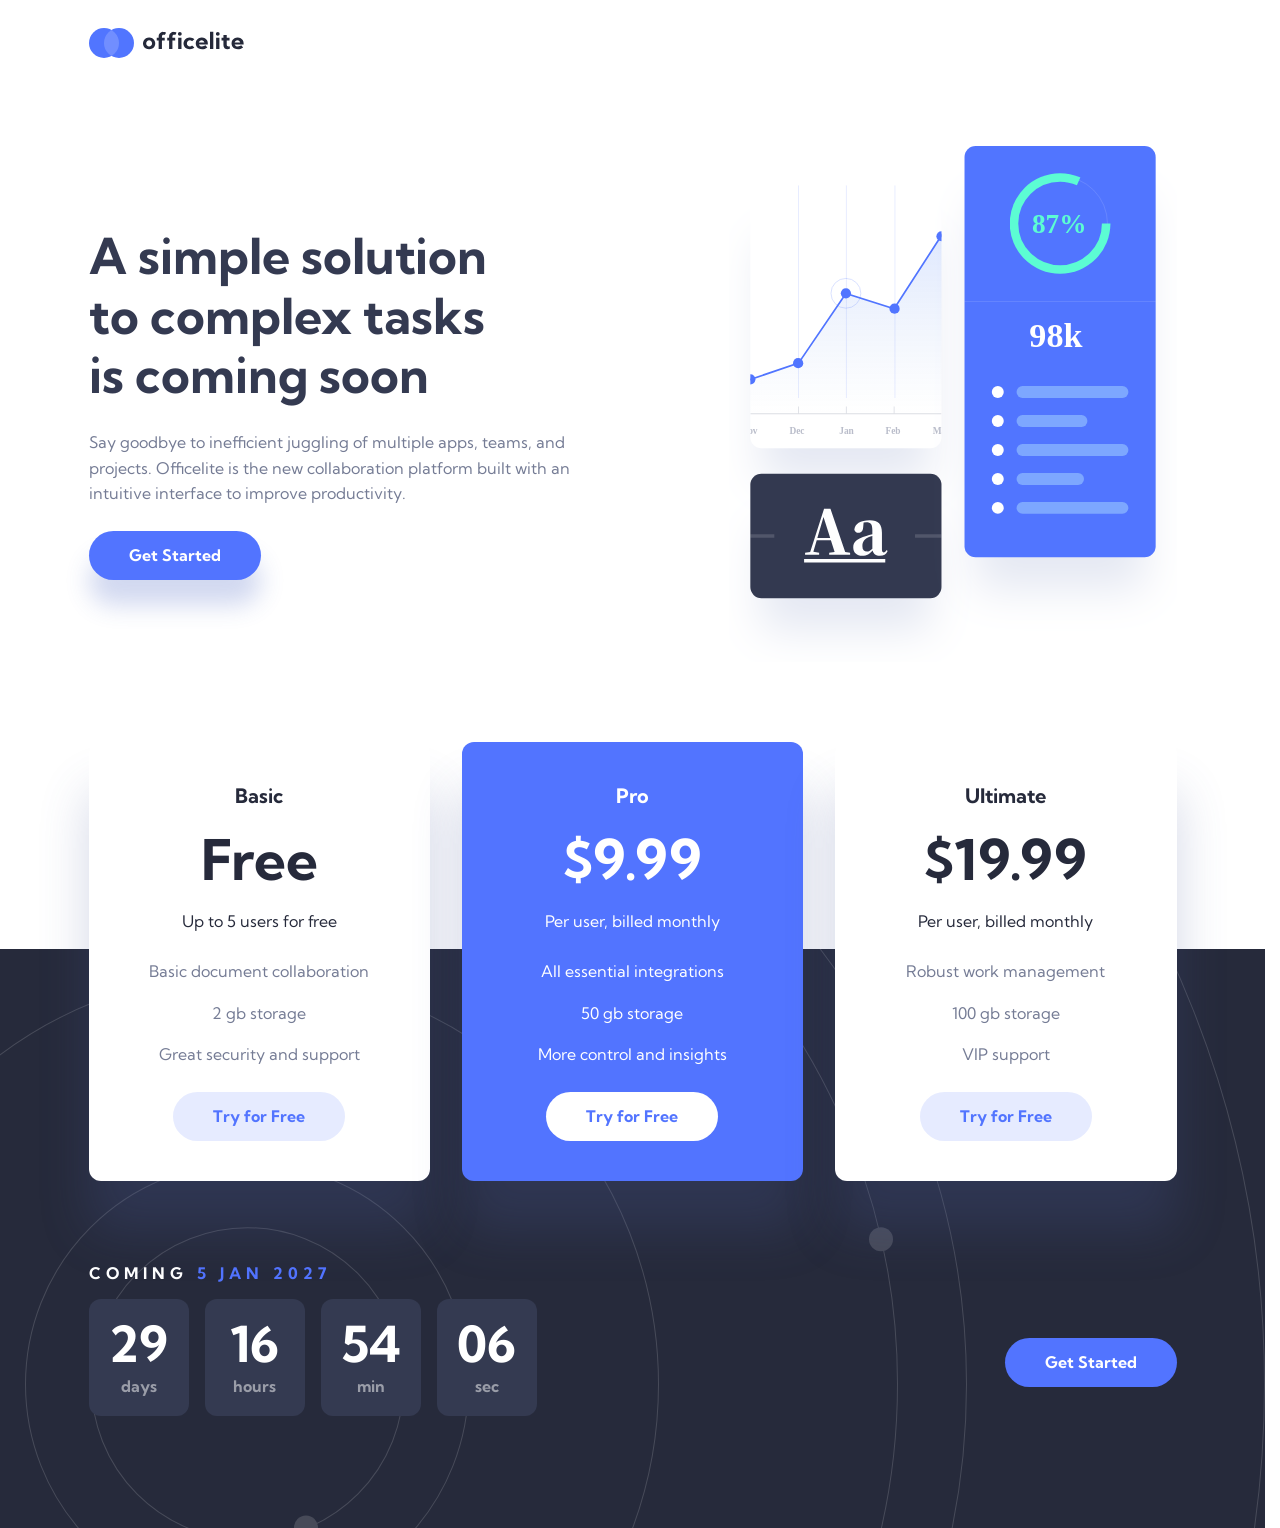
==== commit f8e8f325: "Fix countdown width jumping: launch-info class, minmax columns" ====
--- a/index.html
+++ b/index.html
@@ -114,7 +114,7 @@
 		</main>
 		<footer>
 			<div class="wrapper date-content">
-				<div>
+				<div class="launch-info">
 					<p class="launch-date" id="countdown-date">
 						Coming <span id="future-date">04 Nov 2026</span>
 					</p>
--- a/style.css
+++ b/style.css
@@ -422,26 +422,21 @@
 	margin-block-start: var(--spacing-80);
 }
 
+.launch-info {
+	width: 100%;
+	max-width: 28rem;
+}
+
 .date-content {
 	display: flex;
 	flex-direction: column;
 	align-items: center;
 
-	/* date-content is anders op home dan op sign-up owille van de extra div */
 	@media (min-width: 60rem) {
 		flex-direction: row;
-		align-items: center;
 		justify-content: space-between;
 	}
 }
-
-/* @media (min-width: 48rem) and (max-width: 60rem) {
-	.date-content,
-	.sign-up-form {
-		max-width: 28rem;
-		margin-inline: auto;
-	}
-} */
 
 .launch-date {
 	font: var(--text-preset-5);
@@ -455,9 +450,8 @@
 
 .countdown {
 	display: grid;
-	grid-template-columns: repeat(4, 1fr);
+	grid-template-columns: repeat(4, minmax(min(65px, 100%), 1fr));
 	gap: var(--spacing-16);
-	/* margin-block-end: var(--spacing-48); */
 
 	& p {
 		display: flex;
@@ -483,14 +477,6 @@
 		& .countdown-number {
 			font-size: 3.5rem;
 		}
-	}
-}
-
-/* is deze margin-blovk voor sign-up?
-waarde geldt niet voor index. */
-@media (min-width: 45em) {
-	.countdown {
-		margin-block-end: unset;
 	}
 }
 
@@ -779,7 +765,6 @@
 	& .launch-date {
 		margin-block-start: unset;
 		color: var(--text-strong);
-		text-align: center;
 	}
 
 	& .countdown {
@@ -798,11 +783,6 @@
 
 	@media (min-width: 60rem) {
 		text-align: left;
-
-		& .date-content {
-			flex-direction: column;
-			align-items: start;
-		}
 	}
 }
 
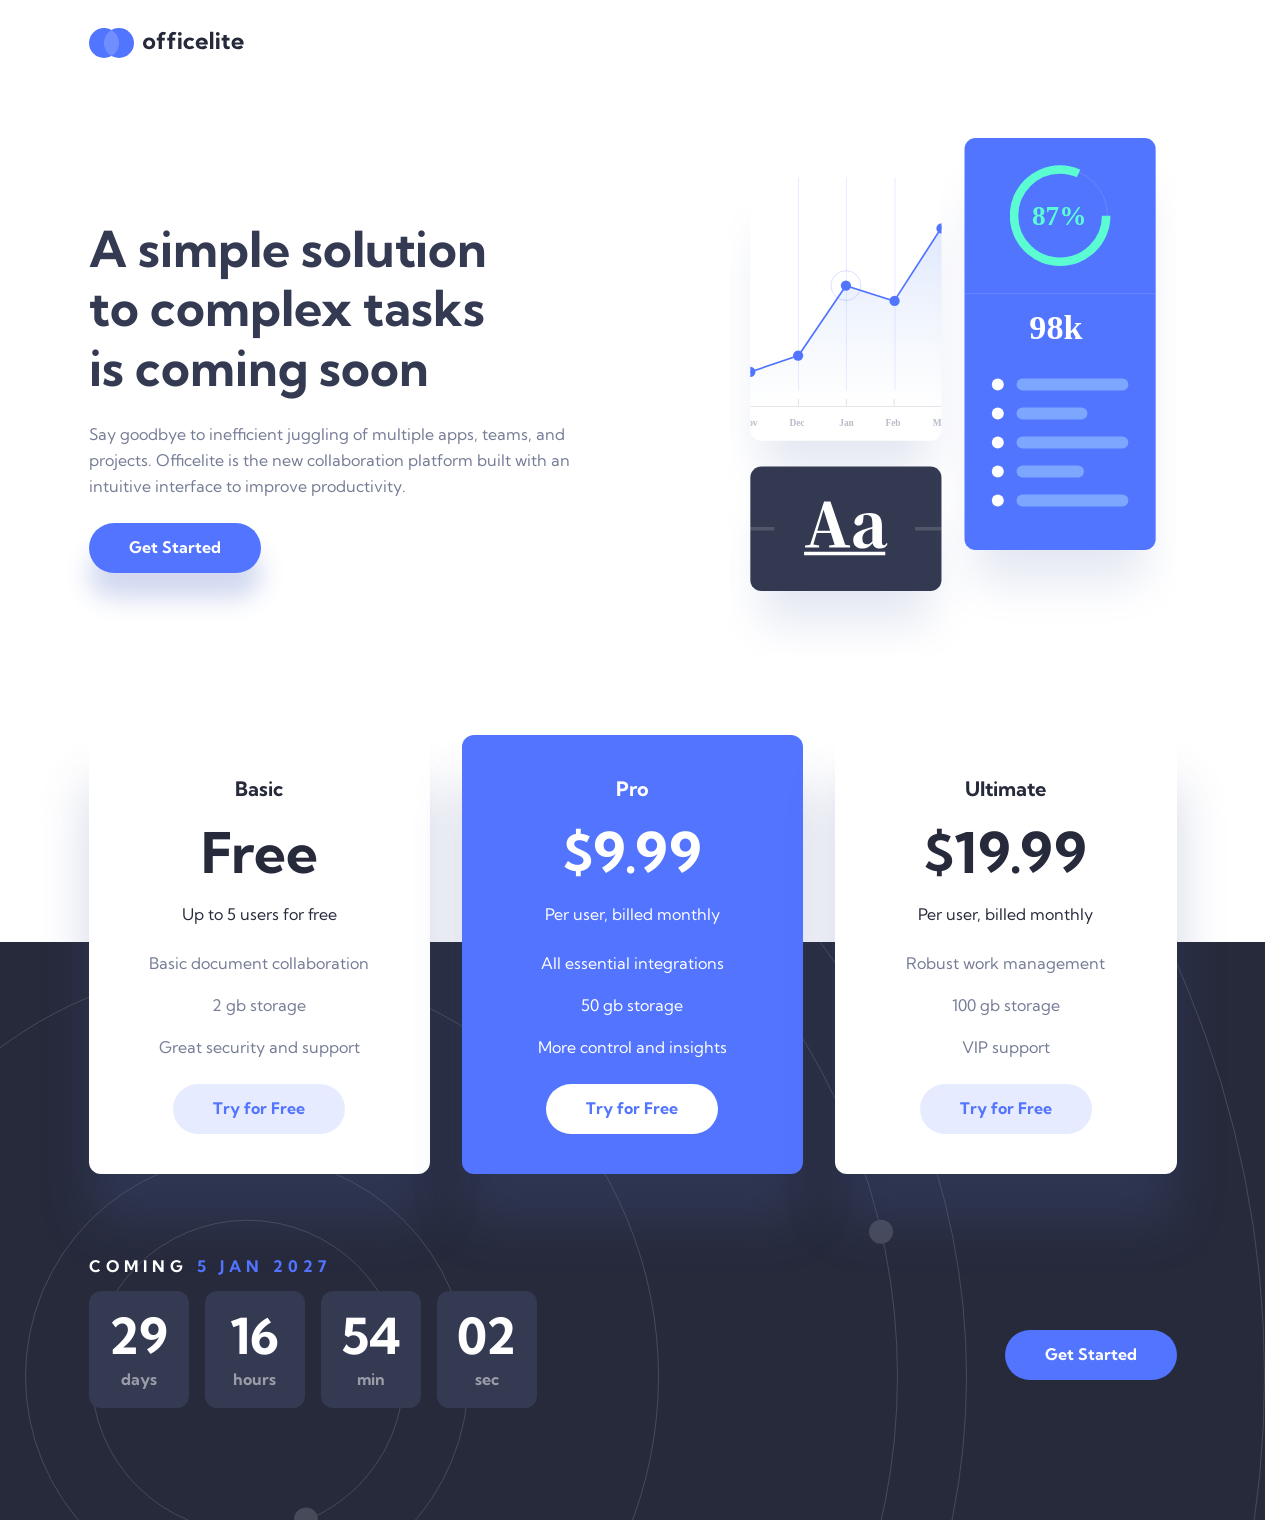
==== commit 514f9d47: "Change buttons into links + href, add in a global focus:visible" ====
--- a/index.html
+++ b/index.html
@@ -17,12 +17,13 @@
 	</head>
 	<body class="home">
 		<header class="wrapper">
-			<div class="logo">
+			<a href="./index.html" aria-label="Officelite home" class="logo">
 				<svg
 					width="155"
 					height="30"
 					xmlns="http://www.w3.org/2000/svg"
 					xmlns:xlink="http://www.w3.org/1999/xlink"
+					aria-hidden="true"
 				>
 					<defs><circle id="a" cx="15" cy="15" r="15" /></defs>
 					<g fill="none" fill-rule="evenodd">
@@ -46,12 +47,12 @@
 						/>
 					</g>
 				</svg>
-			</div>
+			</a>
 		</header>
 		<main class="wrapper">
 			<section class="section hero-section">
 				<img
-					src="/assets/home/illustration-charts.svg"
+					src="./assets/home/illustration-charts.svg"
 					class="hero-illustration"
 					alt=""
 				/>
@@ -64,7 +65,7 @@
 						projects. Officelite is the new collaboration platform built with an
 						intuitive interface to improve productivity.
 					</p>
-					<button class="button">Get Started</button>
+					<a href="./sign-up.html" class="button">Get Started</a>
 				</div>
 			</section>
 
@@ -80,7 +81,7 @@
 						<li>2 gb storage</li>
 						<li>Great security and support</li>
 					</div>
-					<button class="button secondary">Try for Free</button>
+					<a href="./sign-up.html" class="button secondary">Try for Free</a>
 				</ul>
 
 				<ul class="card dark">
@@ -94,7 +95,9 @@
 						<li>50 gb storage</li>
 						<li>More control and insights</li>
 					</div>
-					<button class="button secondary on-dark">Try for Free</button>
+					<a href="./sign-up.html" class="button secondary on-dark"
+						>Try for Free</a
+					>
 				</ul>
 
 				<ul class="card">
@@ -108,7 +111,7 @@
 						<li>100 gb storage</li>
 						<li>VIP support</li>
 					</div>
-					<button class="button secondary">Try for Free</button>
+					<a href="./sign-up.html" class="button secondary">Try for Free</a>
 				</ul>
 			</section>
 		</main>
@@ -137,7 +140,7 @@
 						</p>
 					</div>
 				</div>
-				<button class="button">Get Started</button>
+				<a href="./sign-up.html" class="button">Get Started</a>
 			</div>
 		</footer>
 	</body>
--- a/style.css
+++ b/style.css
@@ -158,14 +158,18 @@
 iframe,
 audio,
 video,
-canvas {
+canvas,
+svg {
 	display: block;
 	max-inline-size: 100%;
+}
+
+img,
+iframe,
+audio,
+video,
+canvas {
 	block-size: auto;
-}
-
-svg {
-	max-inline-size: 100%;
 }
 
 input,
@@ -248,6 +252,15 @@
 ul {
 	list-style: none;
 	padding: 0;
+}
+
+a {
+	text-decoration: none;
+}
+
+:focus-visible {
+	outline: 2px solid hsl(var(--clr-blue-500));
+	outline-offset: 4px;
 }
 
 body {
@@ -368,11 +381,6 @@
 		background-color: var(--btn-primary-bg-hover);
 	}
 
-	&:focus-within {
-		outline: 2px solid hsl(var(--clr-blue-500));
-		outline-offset: 4px;
-	}
-
 	&.secondary {
 		background-color: var(--btn-secondary-bg);
 		color: var(--btn-secondary-text);
@@ -390,7 +398,7 @@
 				background-color: var(--btn-secondary-on-dark-bg-hover);
 			}
 
-			&:focus-within {
+			&:focus-visible {
 				background-color: var(--btn-secondary-on-dark-bg);
 				outline-color: var(--btn-secondary-on-dark-outline);
 			}
@@ -410,7 +418,7 @@
 
 	& .logo {
 		margin-inline: auto;
-		/* staat het logo eignelijk wel goed? is de wrapper correct op tablet-size */
+		border-radius: var(--radius-full);
 
 		@media (min-width: 35em) {
 			margin-inline: 0;
